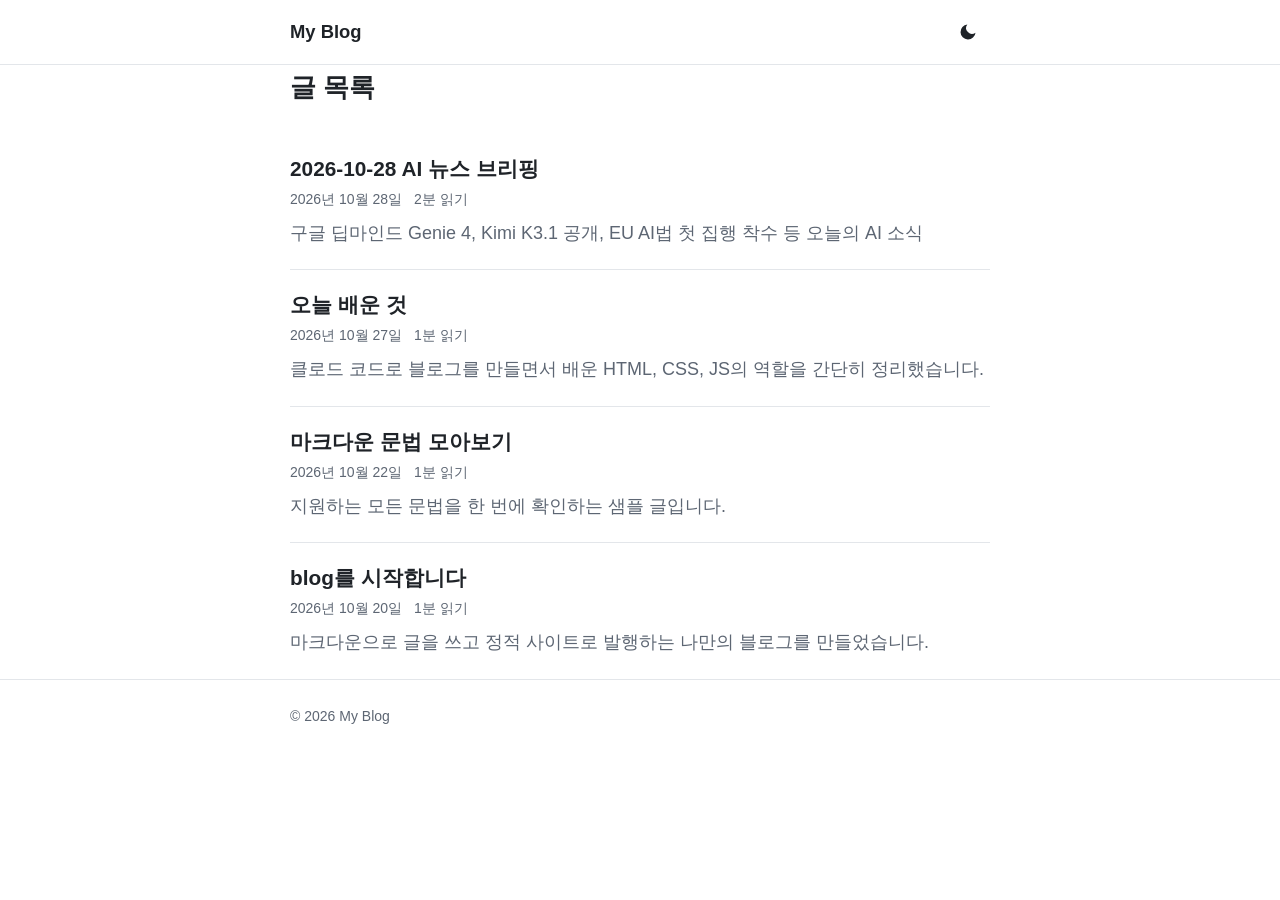
==== index.html @ fb30af85 "Deploy site Co-Authored-By: Claude Sonnet 5.5 <noreply@anthropic.com>" ====
<!doctype html>
<html lang="ko">
<head>
  <meta charset="utf-8">
  <meta name="viewport" content="width=device-width, initial-scale=1">
  <title>My Blog</title>
  <meta name="description" content="My Blog 글 목록">
  <meta name="color-scheme" content="light dark">
  <script>
    // 첫 페인트 전에 테마를 적용해 깜빡임을 막는다
    try {
      var t = localStorage.getItem('theme');
      if (t === 'light' || t === 'dark') document.documentElement.setAttribute('data-theme', t);
    } catch (e) {}
  </script>
  <link rel="stylesheet" href="./css/style.css">
</head>
<body>
  <a class="skip-link" href="#main">본문으로 건너뛰기</a>
  <header class="site-header">
    <div class="container header-inner">
      <a class="site-title" href="./index.html">My Blog</a>
      <button id="theme-toggle" class="theme-toggle" type="button" aria-label="다크모드 전환">
        <svg class="icon-moon" viewBox="0 0 24 24" width="20" height="20" aria-hidden="true"><path fill="currentColor" d="M21 12.8A9 9 0 1 1 11.2 3a7 7 0 0 0 9.8 9.8z"/></svg>
        <svg class="icon-sun" viewBox="0 0 24 24" width="20" height="20" aria-hidden="true"><circle cx="12" cy="12" r="4.5" fill="currentColor"/><path stroke="currentColor" stroke-width="2" stroke-linecap="round" d="M12 1.5v3M12 19.5v3M1.5 12h3M19.5 12h3M4.6 4.6l2.1 2.1M17.3 17.3l2.1 2.1M4.6 19.4l2.1-2.1M17.3 6.7l2.1-2.1"/></svg>
      </button>
    </div>
  </header>
  <main id="main" class="container">
    <h1 class="page-title">글 목록</h1>
    <ul class="post-list">
      <li class="post-item">
        <h2><a href="posts/ai-news/index.html">2026-10-28 AI 뉴스 브리핑</a></h2>
        <div class="meta"><time datetime="2026-10-28">2026년 10월 28일</time><span>2분 읽기</span></div>
        <p>구글 딥마인드 Genie 4, Kimi K3.1 공개, EU AI법 첫 집행 착수 등 오늘의 AI 소식</p>
      </li>
      <li class="post-item">
        <h2><a href="posts/today-learned/index.html">오늘 배운 것</a></h2>
        <div class="meta"><time datetime="2026-10-27">2026년 10월 27일</time><span>1분 읽기</span></div>
        <p>클로드 코드로 블로그를 만들면서 배운 HTML, CSS, JS의 역할을 간단히 정리했습니다.</p>
      </li>
      <li class="post-item">
        <h2><a href="posts/markdown-showcase/index.html">마크다운 문법 모아보기</a></h2>
        <div class="meta"><time datetime="2026-10-22">2026년 10월 22일</time><span>1분 읽기</span></div>
        <p>지원하는 모든 문법을 한 번에 확인하는 샘플 글입니다.</p>
      </li>
      <li class="post-item">
        <h2><a href="posts/hello-blog/index.html">blog를 시작합니다</a></h2>
        <div class="meta"><time datetime="2026-10-20">2026년 10월 20일</time><span>1분 읽기</span></div>
        <p>마크다운으로 글을 쓰고 정적 사이트로 발행하는 나만의 블로그를 만들었습니다.</p>
      </li>
    </ul>
  </main>
  <footer class="site-footer">
    <div class="container">© 2026 My Blog</div>
  </footer>
  <script src="./js/theme.js"></script>
</body>
</html>
---- css/style.css ----
:root {
  --bg: #ffffff;
  --surface: #f6f7f9;
  --text: #1f2328;
  --text-muted: #5d6673;
  --border: #e3e6ea;
  --accent: #2f6fed;
  --code-bg: #f1f3f5;
  --font-sans: -apple-system, BlinkMacSystemFont, "Pretendard", "Apple SD Gothic Neo", "Noto Sans KR", "Malgun Gothic", "Segoe UI", sans-serif;
  --font-mono: ui-monospace, SFMono-Regular, Consolas, "D2Coding", monospace;
  --measure: 700px;
  --radius: 8px;
}

:root[data-theme="dark"] {
  --bg: #14161a;
  --surface: #1c1f24;
  --text: #e6e8eb;
  --text-muted: #9aa3ae;
  --border: #2d3138;
  --accent: #7aa7ff;
  --code-bg: #20242a;
}

@media (prefers-color-scheme: dark) {
  :root:not([data-theme="light"]) {
    --bg: #14161a;
    --surface: #1c1f24;
    --text: #e6e8eb;
    --text-muted: #9aa3ae;
    --border: #2d3138;
    --accent: #7aa7ff;
    --code-bg: #20242a;
  }
}

*, *::before, *::after { box-sizing: border-box; }

html { -webkit-text-size-adjust: 100%; }

body {
  margin: 0;
  background: var(--bg);
  color: var(--text);
  font-family: var(--font-sans);
  font-size: 1.0625rem;
  line-height: 1.75;
  word-break: keep-all;
  overflow-wrap: anywhere;
  transition: background-color 0.2s, color 0.2s;
}

.container {
  width: 100%;
  max-width: calc(var(--measure) + 2rem);
  margin: 0 auto;
  padding: 0 1rem;
}

a { color: var(--accent); text-underline-offset: 3px; }
a:focus-visible, button:focus-visible { outline: 2px solid var(--accent); outline-offset: 2px; border-radius: 4px; }

.skip-link {
  position: absolute; left: -999px; top: 0;
  background: var(--bg); padding: 0.5rem 1rem; z-index: 10;
}
.skip-link:focus { left: 0; }

/* 헤더 */
.site-header { border-bottom: 1px solid var(--border); }
.header-inner { display: flex; align-items: center; justify-content: space-between; min-height: 64px; }
.site-title { color: var(--text); font-weight: 700; font-size: 1.15rem; text-decoration: none; }

.theme-toggle {
  display: inline-flex; align-items: center; justify-content: center;
  width: 44px; height: 44px;
  background: none; border: 0; border-radius: 50%;
  color: var(--text); cursor: pointer;
}
.theme-toggle:hover { background: var(--surface); }
.theme-toggle .icon-sun { display: none; }
:root[data-theme="dark"] .theme-toggle .icon-moon { display: none; }
:root[data-theme="dark"] .theme-toggle .icon-sun { display: block; }
@media (prefers-color-scheme: dark) {
  :root:not([data-theme="light"]) .theme-toggle .icon-moon { display: none; }
  :root:not([data-theme="light"]) .theme-toggle .icon-sun { display: block; }
}

main { padding-top: 2rem; padding-bottom: 3rem; }

/* 글 목록 */
.page-title { font-size: 1.6rem; margin: 0 0 1.5rem; }
.post-list { list-style: none; margin: 0; padding: 0; }
.post-item { padding: 1.25rem 0; border-bottom: 1px solid var(--border); }
.post-item:last-child { border-bottom: 0; }
.post-item h2 { margin: 0 0 0.25rem; font-size: 1.3rem; line-height: 1.4; }
.post-item h2 a { color: var(--text); text-decoration: none; }
.post-item h2 a:hover { color: var(--accent); }
.post-item p { margin: 0.4rem 0 0; color: var(--text-muted); }

.meta { color: var(--text-muted); font-size: 0.875rem; display: flex; flex-wrap: wrap; gap: 0.25rem 0.75rem; }
.tags { display: flex; flex-wrap: wrap; gap: 0.4rem; list-style: none; margin: 0; padding: 0; }
.tag { background: var(--surface); border: 1px solid var(--border); border-radius: 999px; padding: 0 0.6rem; font-size: 0.8rem; color: var(--text-muted); }

/* 글 본문 */
.post-header { margin-bottom: 2rem; }
.post-title { font-size: 1.9rem; line-height: 1.35; margin: 0 0 0.75rem; letter-spacing: -0.01em; }

.prose > * { margin-top: 0; margin-bottom: 1.25rem; }
.prose h2 { font-size: 1.5rem; margin-top: 2.5rem; line-height: 1.4; }
.prose h3 { font-size: 1.25rem; margin-top: 2rem; line-height: 1.4; }
.prose h4, .prose h5, .prose h6 { margin-top: 1.5rem; }
.prose img { max-width: 100%; height: auto; border-radius: var(--radius); }
.prose ul, .prose ol { padding-left: 1.5rem; }
.prose li { margin-bottom: 0.3rem; }
.prose hr { border: 0; border-top: 1px solid var(--border); margin: 2.5rem 0; }

.prose blockquote {
  margin-left: 0; margin-right: 0; padding: 0.25rem 1rem;
  border-left: 4px solid var(--accent);
  background: var(--surface); color: var(--text-muted);
  border-radius: 0 var(--radius) var(--radius) 0;
}
.prose blockquote > :last-child { margin-bottom: 0; }

.prose code {
  font-family: var(--font-mono); font-size: 0.9em;
  background: var(--code-bg); padding: 0.15em 0.4em; border-radius: 4px;
  word-break: break-all;
}
.prose pre {
  background: var(--code-bg); border: 1px solid var(--border);
  border-radius: var(--radius); padding: 1rem; overflow-x: auto;
  line-height: 1.6; word-break: normal; overflow-wrap: normal;
}
.prose pre code { background: none; padding: 0; font-size: 0.875rem; word-break: normal; }

.table-wrap { overflow-x: auto; }
.prose table { border-collapse: collapse; width: 100%; min-width: 30rem; font-size: 0.95rem; word-break: keep-all; overflow-wrap: normal; }
.prose th, .prose td { border: 1px solid var(--border); padding: 0.5rem 0.75rem; text-align: left; }
.prose th { background: var(--surface); }

/* 이전/다음 */
.post-nav { display: flex; flex-direction: column; gap: 0.75rem; margin-top: 3rem; padding-top: 1.5rem; border-top: 1px solid var(--border); }
.post-nav a { display: block; padding: 0.75rem 1rem; border: 1px solid var(--border); border-radius: var(--radius); text-decoration: none; color: var(--text); min-height: 44px; }
.post-nav a:hover { border-color: var(--accent); }
.post-nav small { display: block; color: var(--text-muted); }

.site-footer { border-top: 1px solid var(--border); padding: 1.5rem 0; color: var(--text-muted); font-size: 0.875rem; }

@media (min-width: 768px) {
  body { font-size: 1.125rem; }
  main { padding-top: 3rem; }
  .post-title { font-size: 2.3rem; }
  .post-nav { flex-direction: row; }
  .post-nav a { flex: 1; }
  .post-nav .next { text-align: right; }
}

@media (prefers-reduced-motion: reduce) {
  * { transition: none !important; }
}
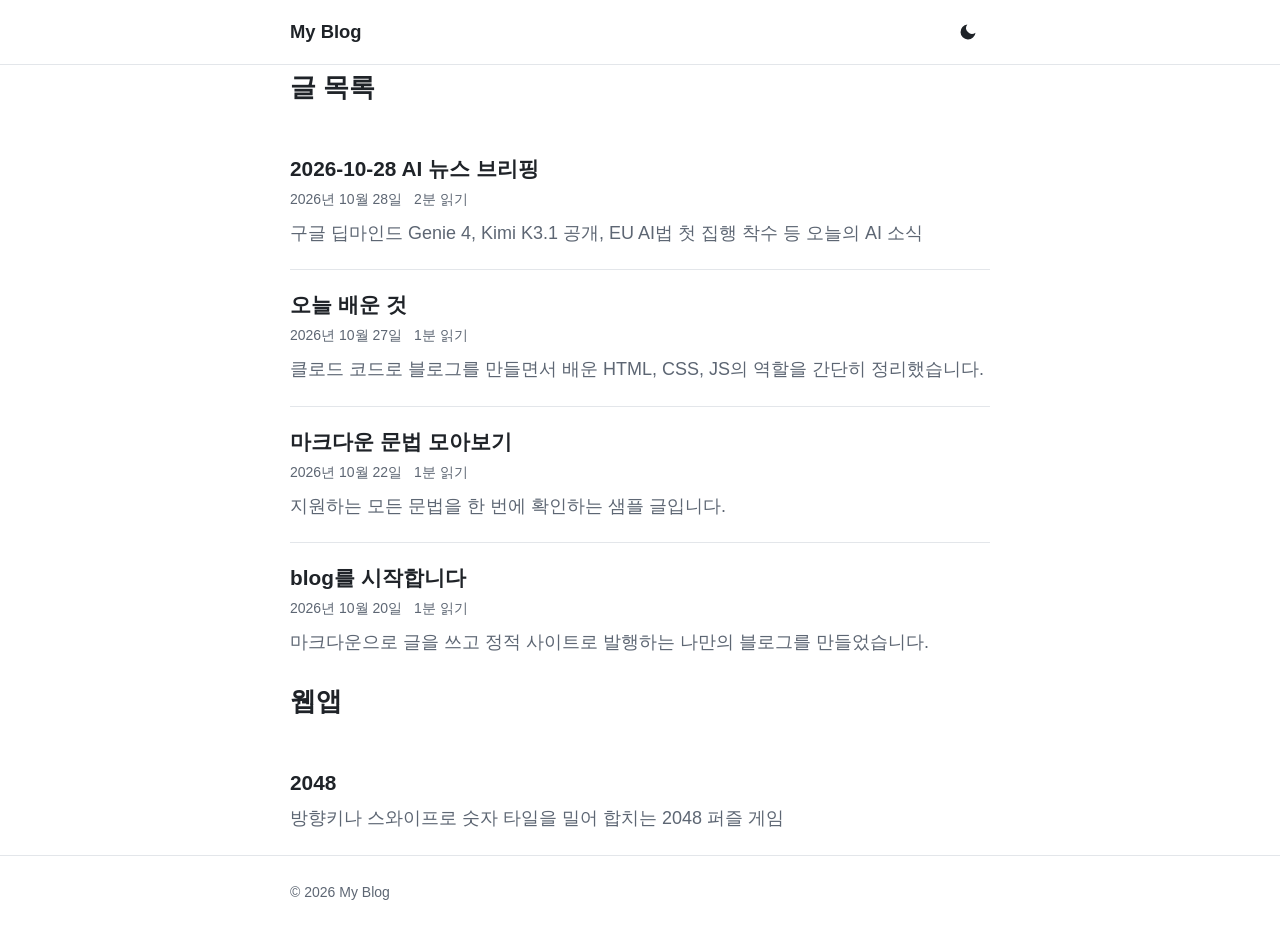
==== commit d3c353c1: "Deploy site (add 2048 app) Co-Authored-By: Claude Sonnet 5.5 <noreply@anthropic.com>" ====
--- a/index.html
+++ b/index.html
@@ -50,6 +50,13 @@
         <p>마크다운으로 글을 쓰고 정적 사이트로 발행하는 나만의 블로그를 만들었습니다.</p>
       </li>
     </ul>
+    <h2 class="page-title">웹앱</h2>
+    <ul class="post-list">
+      <li class="post-item">
+        <h2><a href="apps/2048/index.html">2048</a></h2>
+        <p>방향키나 스와이프로 숫자 타일을 밀어 합치는 2048 퍼즐 게임</p>
+      </li>
+    </ul>
   </main>
   <footer class="site-footer">
     <div class="container">© 2026 My Blog</div>
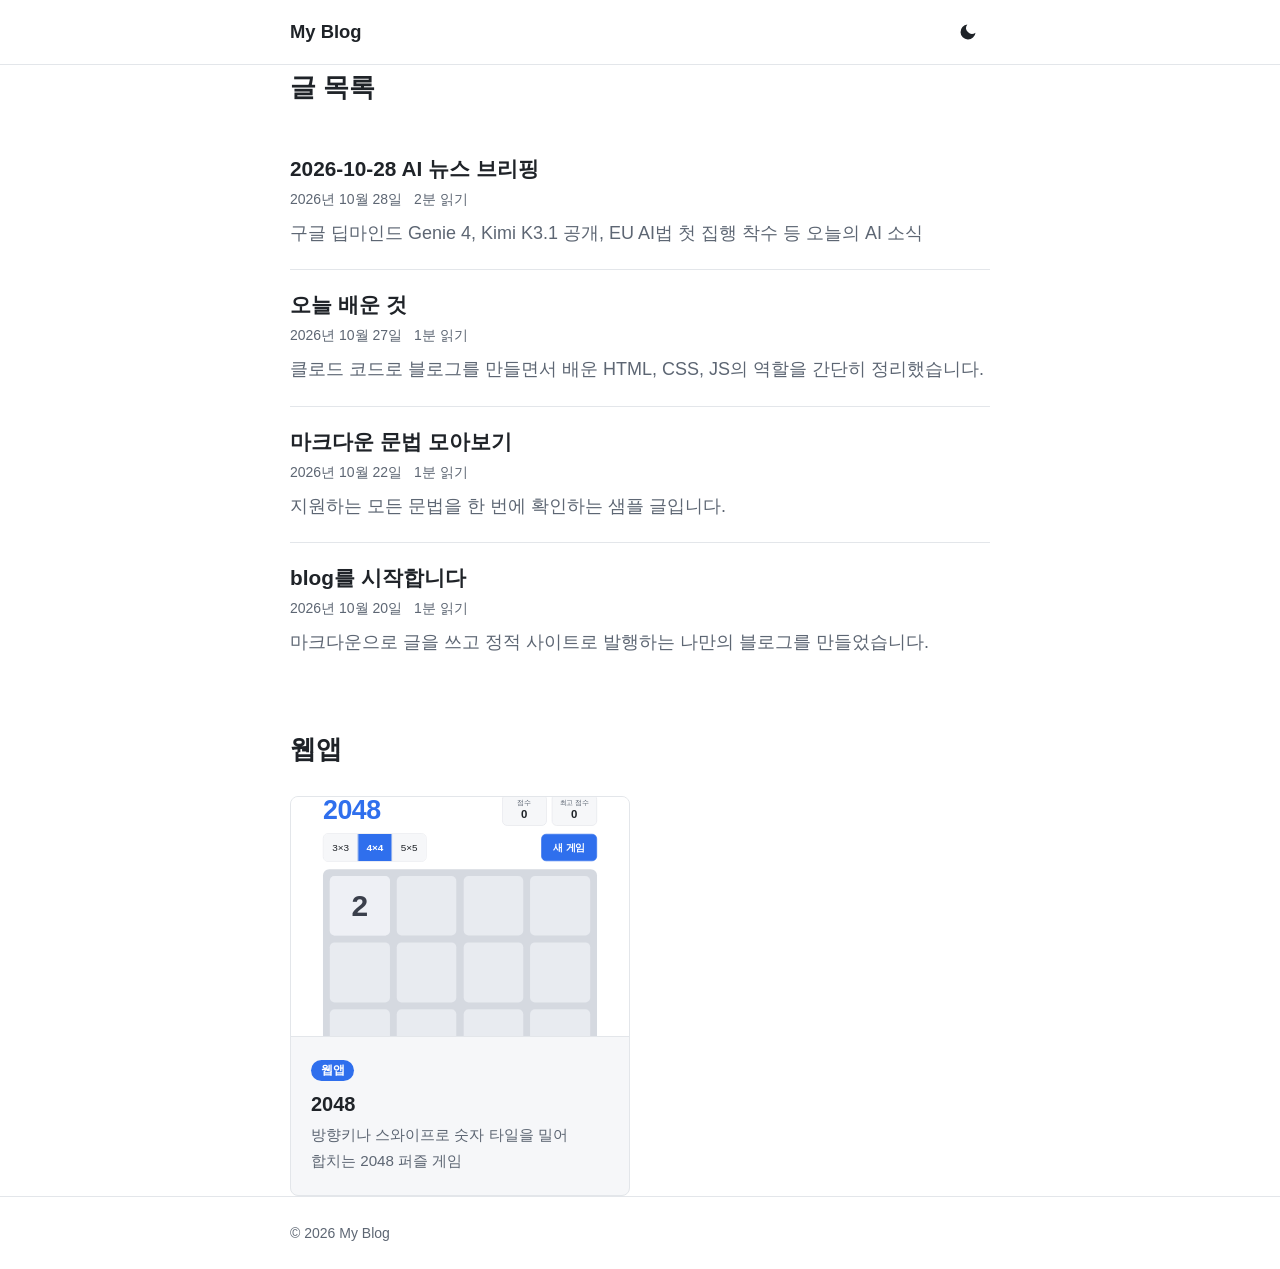
==== commit b4e12943: "Deploy site (app cards) Co-Authored-By: Claude Sonnet 5.5 <noreply@anthropic.com>" ====
--- a/index.html
+++ b/index.html
@@ -50,13 +50,23 @@
         <p>마크다운으로 글을 쓰고 정적 사이트로 발행하는 나만의 블로그를 만들었습니다.</p>
       </li>
     </ul>
-    <h2 class="page-title">웹앱</h2>
-    <ul class="post-list">
-      <li class="post-item">
-        <h2><a href="apps/2048/index.html">2048</a></h2>
-        <p>방향키나 스와이프로 숫자 타일을 밀어 합치는 2048 퍼즐 게임</p>
-      </li>
-    </ul>
+    <section class="apps">
+      <h2 class="page-title">웹앱</h2>
+      <ul class="app-grid">
+        <li class="app-card">
+          <a class="app-card-link" href="apps/2048/index.html">
+            <div class="app-preview" aria-hidden="true" inert>
+              <iframe src="apps/2048/index.html" title="" tabindex="-1" loading="lazy" scrolling="no"></iframe>
+            </div>
+            <div class="app-info">
+              <span class="app-badge">웹앱</span>
+              <h3>2048</h3>
+              <p>방향키나 스와이프로 숫자 타일을 밀어 합치는 2048 퍼즐 게임</p>
+            </div>
+          </a>
+        </li>
+      </ul>
+    </section>
   </main>
   <footer class="site-footer">
     <div class="container">© 2026 My Blog</div>
--- a/css/style.css
+++ b/css/style.css
@@ -160,3 +160,41 @@
 @media (prefers-reduced-motion: reduce) {
   * { transition: none !important; }
 }
+
+/* 웹앱 카드 */
+.apps { margin-top: 3rem; }
+.app-grid { list-style: none; margin: 0; padding: 0; display: grid; gap: 1.25rem; grid-template-columns: 1fr; }
+.app-card {
+  position: relative; overflow: hidden;
+  background: var(--surface); border: 1px solid var(--border); border-radius: var(--radius);
+  transition: transform 0.2s, box-shadow 0.2s, border-color 0.2s;
+}
+.app-card:hover { transform: translateY(-4px); border-color: var(--accent); box-shadow: 0 10px 24px rgba(0, 0, 0, 0.12); }
+.app-card-link { display: block; color: inherit; text-decoration: none; }
+.app-preview {
+  position: relative; height: 240px; overflow: hidden;
+  background: var(--bg); border-bottom: 1px solid var(--border);
+  pointer-events: none;
+}
+/* 480x800 크기로 렌더링한 앱을 축소해 가운데에 맞춘다 */
+.app-preview iframe {
+  position: absolute; top: -2.5rem; left: 50%;
+  width: 480px; height: 800px; border: 0; overflow: hidden;
+  transform: translateX(-50%) scale(0.62); transform-origin: top center;
+}
+.app-info { position: relative; padding: 1rem 1.25rem 1.25rem; }
+.app-info h3 { margin: 0.35rem 0 0.25rem; font-size: 1.25rem; line-height: 1.4; }
+.app-info p { margin: 0; color: var(--text-muted); font-size: 0.95rem; }
+.app-badge {
+  display: inline-block; padding: 0 0.6rem; border-radius: 999px;
+  font-size: 0.75rem; font-weight: 700; color: var(--bg); background: var(--accent);
+}
+.app-card-link:focus-visible { outline: 2px solid var(--accent); outline-offset: -2px; }
+
+@media (min-width: 768px) {
+  .app-grid { grid-template-columns: repeat(2, 1fr); }
+}
+
+@media (prefers-reduced-motion: reduce) {
+  .app-card:hover { transform: none; }
+}
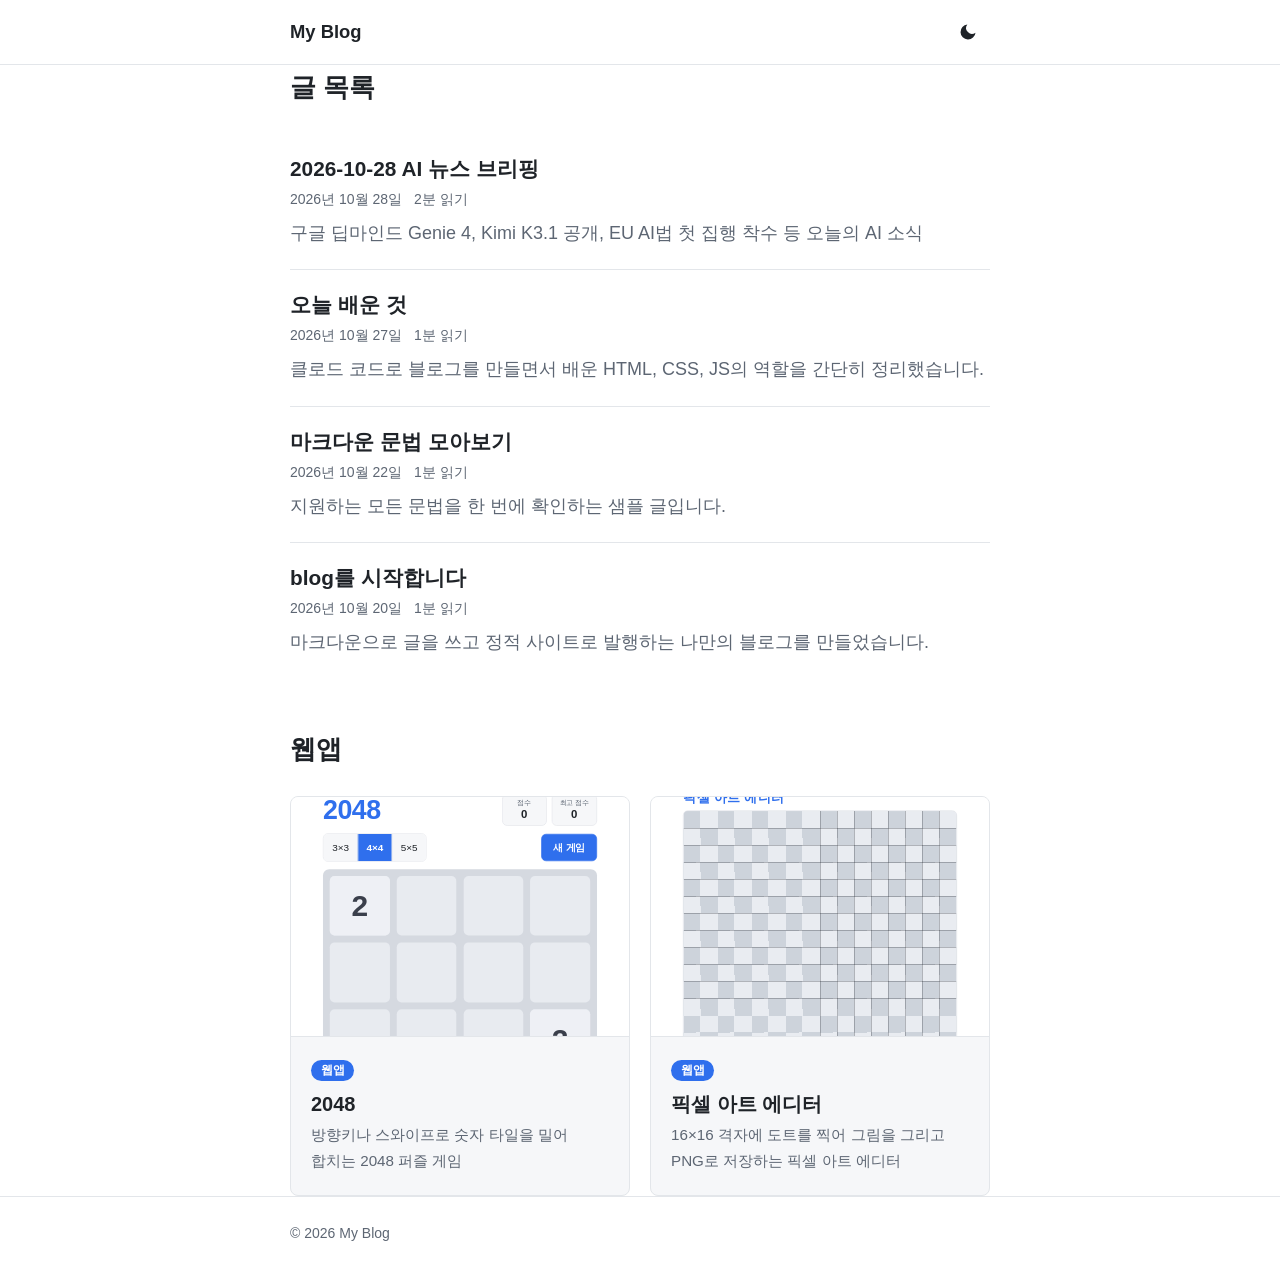
==== commit c1a24a24: "Deploy site (pixel art editor) Co-Authored-By: Claude Sonnet 5.5 <noreply@anthropic.com>" ====
--- a/index.html
+++ b/index.html
@@ -65,6 +65,18 @@
             </div>
           </a>
         </li>
+        <li class="app-card">
+          <a class="app-card-link" href="apps/pixel-art/index.html">
+            <div class="app-preview" aria-hidden="true" inert>
+              <iframe src="apps/pixel-art/index.html" title="" tabindex="-1" loading="lazy" scrolling="no"></iframe>
+            </div>
+            <div class="app-info">
+              <span class="app-badge">웹앱</span>
+              <h3>픽셀 아트 에디터</h3>
+              <p>16×16 격자에 도트를 찍어 그림을 그리고 PNG로 저장하는 픽셀 아트 에디터</p>
+            </div>
+          </a>
+        </li>
       </ul>
     </section>
   </main>
